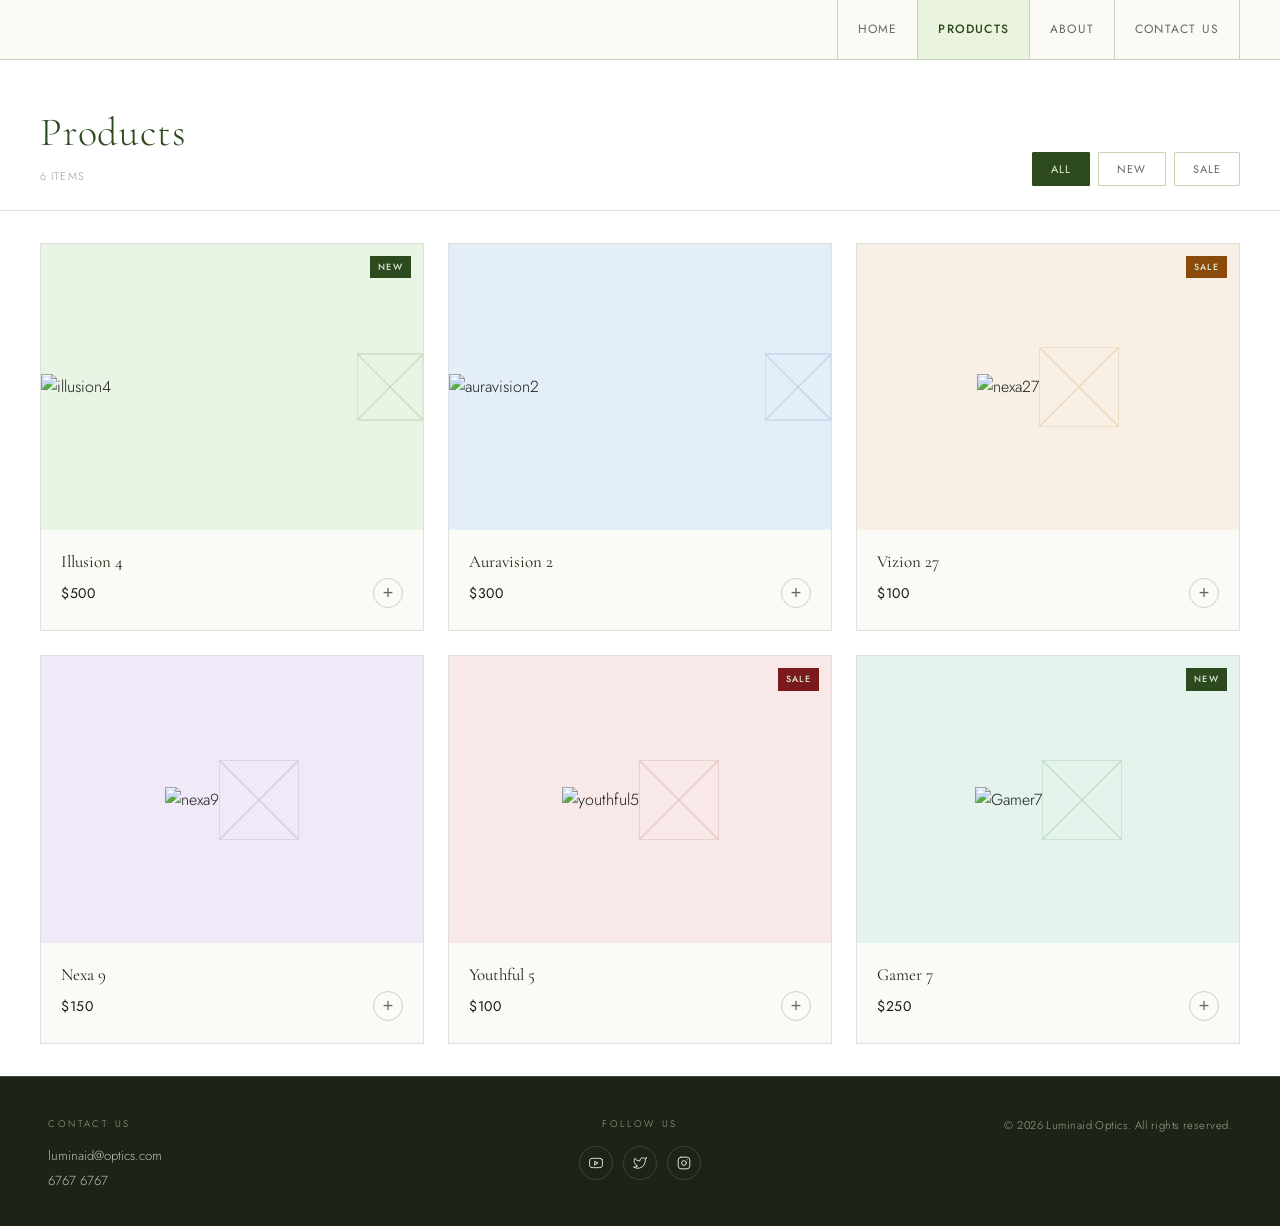
==== products.html @ e0cd9b34 "Add files via upload" ====
<!DOCTYPE html>
<html lang="en">
<head>
  <meta charset="UTF-8"/>
  <meta name="viewport" content="width=device-width, initial-scale=1.0"/>
  <title>Products — Luminaid Optics</title>
  <link rel="preconnect" href="https://fonts.googleapis.com"/>
  <link href="https://fonts.googleapis.com/css2?family=Cormorant+Garamond:ital,wght@0,300;0,400;0,600;1,300;1,400&family=Jost:wght@300;400;500&display=swap" rel="stylesheet"/>
  <link rel="stylesheet" href="style.css"/>
</head>
<body>

  <!-- NAV -->
  <nav>
    <a href="index.html"><img src="images/Gemini_Generated_Image_uzxzguzxzguzxzgu-removebg-preview.png" alt="logo" class="logo-img"/></a>
    <ul class="nav-links">
      <li><a href="index.html">Home</a></li>
      <li><a href="products.html" class="active">Products</a></li>
      <li><a href="aboutus.html">About</a></li>
      <li><a href="contactus.html">Contact Us</a></li>
    </ul>
  </nav>

  <!-- PAGE HEADER -->
  <div class="page-header">
    <div>
      <h1>Products</h1>
      <span class="item-count">6 items</span>
    </div>
    <div class="filter-row">
      <button class="filter-btn active" onclick="setFilter(this)">All</button>
      <button class="filter-btn" onclick="setFilter(this)">New</button>
      <button class="filter-btn" onclick="setFilter(this)">Sale</button>
    </div>
  </div>

  <!-- PRODUCT GRID -->
  <div class="product-grid">

    <div class="product-card">
      <div class="card-img-wrap">
        <div class="card-img-bg c1">
          <img src="images/ChatGPT Image May 28, 2026, 12_40_54 PM.png" alt="illusion4" width="100%"> 
          <svg width="80" height="80" viewBox="0 0 80 80"><rect x="0" y="0" width="80" height="80" fill="none" stroke="#3B6D11" stroke-width="1.5"/><line x1="0" y1="0" x2="80" y2="80" stroke="#3B6D11" stroke-width="1.5"/><line x1="80" y1="0" x2="0" y2="80" stroke="#3B6D11" stroke-width="1.5"/></svg>
        </div>
        <span class="card-badge">New</span>
      </div>
      <div class="card-body">
        <div class="card-name">Illusion 4</div>
        <div class="card-footer-row">
          <span class="card-price">$500</span>
          <button class="card-add" aria-label="Add to cart">+</button>
        </div>
      </div>
    </div>

    <div class="product-card">
      <div class="card-img-wrap">
        <div class="card-img-bg c2">
          <img src="images/Gemini_Generated_Image_4kjln04kjln04kjl-removebg-preview.png" alt="auravision2" width="100%">
          <svg width="80" height="80" viewBox="0 0 80 80"><rect x="0" y="0" width="80" height="80" fill="none" stroke="#185FA5" stroke-width="1.5"/><line x1="0" y1="0" x2="80" y2="80" stroke="#185FA5" stroke-width="1.5"/><line x1="80" y1="0" x2="0" y2="80" stroke="#185FA5" stroke-width="1.5"/></svg>
        </div>
      </div>
      <div class="card-body">
        <div class="card-name">Auravision 2</div>
        <div class="card-footer-row">
          <span class="card-price">$300</span>
          <button class="card-add" aria-label="Add to cart">+</button>
        </div>
      </div>
    </div>

    <div class="product-card">
      <div class="card-img-wrap">
        <div class="card-img-bg c3">
          <img src="images/ChatGPT_Image_May_29__2026__03_30_13_PM-removebg-preview.png" alt="nexa27">
          <svg width="80" height="80" viewBox="0 0 80 80"><rect x="0" y="0" width="80" height="80" fill="none" stroke="#BA7517" stroke-width="1.5"/><line x1="0" y1="0" x2="80" y2="80" stroke="#BA7517" stroke-width="1.5"/><line x1="80" y1="0" x2="0" y2="80" stroke="#BA7517" stroke-width="1.5"/></svg>
        </div>
        <span class="card-badge" style="background:#8a4a0a;">Sale</span>
      </div>
      <div class="card-body">
        <div class="card-name">Vizion 27</div>
        <div class="card-footer-row">
          <span class="card-price">$100</span>
          <button class="card-add" aria-label="Add to cart">+</button>
        </div>
      </div>
    </div>

    <div class="product-card">
      <div class="card-img-wrap">
        <div class="card-img-bg c4">
          <img src="images/Gemini_Generated_Image_gnw71bgnw71bgnw7-removebg-preview.png" alt="nexa9">
          <svg width="80" height="80" viewBox="0 0 80 80"><rect x="0" y="0" width="80" height="80" fill="none" stroke="#7B3FA5" stroke-width="1.5"/><line x1="0" y1="0" x2="80" y2="80" stroke="#7B3FA5" stroke-width="1.5"/><line x1="80" y1="0" x2="0" y2="80" stroke="#7B3FA5" stroke-width="1.5"/></svg>
        </div>
      </div>
      <div class="card-body">
        <div class="card-name">Nexa 9</div>
        <div class="card-footer-row">
          <span class="card-price">$150</span>
          <button class="card-add" aria-label="Add to cart">+</button>
        </div>
      </div>
    </div>

    <div class="product-card">
      <div class="card-img-wrap">
        <div class="card-img-bg c5">
          <img src="images/ChatGPT_Image_May_29__2026__03_52_31_PM-removebg-preview.png" alt="youthful5">
          <svg width="80" height="80" viewBox="0 0 80 80"><rect x="0" y="0" width="80" height="80" fill="none" stroke="#A53B3B" stroke-width="1.5"/><line x1="0" y1="0" x2="80" y2="80" stroke="#A53B3B" stroke-width="1.5"/><line x1="80" y1="0" x2="0" y2="80" stroke="#A53B3B" stroke-width="1.5"/></svg>
        </div>
        <span class="card-badge" style="background:#7a1a1a;">Sale</span>
      </div>
      <div class="card-body">
        <div class="card-name">Youthful 5</div>
        <div class="card-footer-row">
          <span class="card-price">$100</span>
          <button class="card-add" aria-label="Add to cart">+</button>
        </div>
      </div>
    </div>

    <div class="product-card">
      <div class="card-img-wrap">
        <div class="card-img-bg c6">
          <img src="/images/ChatGPT_Image_May_29__2026__03_56_23_PM-removebg-preview (1).png" alt="Gamer7">
          <svg width="80" height="80" viewBox="0 0 80 80"><rect x="0" y="0" width="80" height="80" fill="none" stroke="#2E7D32" stroke-width="1.5"/><line x1="0" y1="0" x2="80" y2="80" stroke="#2E7D32" stroke-width="1.5"/><line x1="80" y1="0" x2="0" y2="80" stroke="#2E7D32" stroke-width="1.5"/></svg>
        </div>
        <span class="card-badge">New</span>
      </div>
      <div class="card-body">
        <div class="card-name">Gamer 7</div>
        <div class="card-footer-row">
          <span class="card-price">$250</span>
          <button class="card-add" aria-label="Add to cart">+</button>
        </div>
      </div>
    </div>

  </div>

  <!-- FOOTER -->
  <footer>
    <div class="footer-col">
      <p class="footer-label">Contact Us</p>
      <p class="footer-detail">luminaid@optics.com</p>
      <p class="footer-detail">6767 6767</p>
    </div>
    <div class="footer-col footer-col--center">
      <p class="footer-label">Follow Us</p>
      <div class="footer-social-icons">
        <a href="#" class="footer-social-icon" aria-label="YouTube">
          <svg viewBox="0 0 24 24" fill="none" stroke="currentColor" stroke-width="1.6" stroke-linecap="round" stroke-linejoin="round">
            <path d="M22.54 6.42a2.78 2.78 0 0 0-1.95-1.96C18.88 4 12 4 12 4s-6.88 0-8.59.46A2.78 2.78 0 0 0 1.46 6.42 29 29 0 0 0 1 12a29 29 0 0 0 .46 5.58 2.78 2.78 0 0 0 1.95 1.96C5.12 20 12 20 12 20s6.88 0 8.59-.46a2.78 2.78 0 0 0 1.95-1.96A29 29 0 0 0 23 12a29 29 0 0 0-.46-5.58z"/>
            <polygon points="9.75 15.02 15.5 12 9.75 8.98 9.75 15.02"/>
          </svg>
        </a>
        <a href="#" class="footer-social-icon" aria-label="Twitter">
          <svg viewBox="0 0 24 24" fill="none" stroke="currentColor" stroke-width="1.6" stroke-linecap="round" stroke-linejoin="round">
            <path d="M23 3a10.9 10.9 0 0 1-3.14 1.53 4.48 4.48 0 0 0-7.86 3v1A10.66 10.66 0 0 1 3 4s-4 9 5 13a11.64 11.64 0 0 1-7 2c9 5 20 0 20-11.5a4.5 4.5 0 0 0-.08-.83A7.72 7.72 0 0 0 23 3z"/>
          </svg>
        </a>
        <a href="#" class="footer-social-icon" aria-label="Instagram">
          <svg viewBox="0 0 24 24" fill="none" stroke="currentColor" stroke-width="1.6" stroke-linecap="round" stroke-linejoin="round">
            <rect x="2" y="2" width="20" height="20" rx="5" ry="5"/>
            <path d="M16 11.37A4 4 0 1 1 12.63 8 4 4 0 0 1 16 11.37z"/>
            <line x1="17.5" y1="6.5" x2="17.51" y2="6.5"/>
          </svg>
        </a>
      </div>
    </div>
    <div class="footer-col footer-col--right">
      <p class="footer-copyright">© 2026 Luminaid Optics. All rights reserved.</p>
    </div>
  </footer>

  <script>
    function setFilter(btn) {
      document.querySelectorAll('.filter-btn').forEach(b => b.classList.remove('active'));
      btn.classList.add('active');
    }
  </script>
</body>
</html>
---- style.css ----
/* ═══════════════════════════════════════════════════════
   STUDiO — studio.css  (unified stylesheet)
   ═══════════════════════════════════════════════════════ */

/* ── Reset ── */
*, *::before, *::after {
  margin: 0;
  padding: 0;
  box-sizing: border-box;
}

/* ── Design tokens ── */
:root {
  /* Greens */
  --forest:       #2d4a1e;
  --forest-mid:   #3d5e2a;
  --green-dark:   #3b6d11;
  --green-mid:    #1d9e75;
  --green-muted:  #639922;
  --moss:         #5a7a42;
  --sage-light:   #ddebd8;
  --green-light:  #eaf3de;
  /* Darks */
  --dark-bg:      #1e2318;
  --dark-panel:   #252b1e;
  /* Lights */
  --warm-white:   #fafaf7;
  --bg:           #ffffff;
  --bg-soft:      #f9f9f9;
  /* Text */
  --text-primary: #1a1a1a;
  --text-dark:    #1e2a14;
  --text-light:   #e8ede2;
  --text-muted:   #666;
  --text-faint:   #999;
  --muted-dark:   #7a8c6a;
  --muted-light:  #9aab8a;
  /* Borders */
  --border:       #e0e0e0;
  --border-sage:  #c8d4b8;
  --border-dark:  #3a4530;
}

/* ── Base ── */
html { scroll-behavior: smooth; }

body {
  font-family: 'Jost', sans-serif;
  font-weight: 300;
  background: var(--bg);
  color: var(--text-primary);
  line-height: 1.6;
  overflow-x: hidden;
}


/* ═══════════════════════════════════════════════════════
   NAV  (shared across all pages)
   ═══════════════════════════════════════════════════════ */
nav {
  display: flex;
  align-items: center;
  justify-content: space-between;
  padding: 0 40px;
  height: 60px;
  background: var(--warm-white);
  border-bottom: 0.5px solid var(--border-sage);
  position: sticky;
  top: 0;
  z-index: 100;
}

.nav-links {
  display: flex;
  list-style: none;
}

.nav-links li a {
  display: block;
  padding: 0 20px;
  line-height: 59px;
  font-family: 'Jost', sans-serif;
  font-size: 12px;
  font-weight: 400;
  letter-spacing: 0.1em;
  text-transform: uppercase;
  color: var(--text-muted);
  text-decoration: none;
  border-left: 0.5px solid var(--border-sage);
  transition: color 0.2s, background 0.2s;
}

.nav-links li:last-child a {
  border-right: 0.5px solid var(--border-sage);
}

.nav-links li a:hover {
  color: var(--forest);
  background: var(--sage-light);
}

.nav-links li a.active {
  color: var(--forest);
  background: var(--green-light);
  font-weight: 500;
}


/* ═══════════════════════════════════════════════════════
   FOOTER  (shared across all pages)
   ═══════════════════════════════════════════════════════ */
footer {
  display: grid;
  grid-template-columns: 1fr 1fr 1fr;
  align-items: start;
  padding: 40px 48px 32px;
  background: var(--dark-bg);
  border-top: 1px solid var(--border-dark);
  gap: 24px;
}

.footer-col { display: flex; flex-direction: column; }
.footer-col--center { align-items: center; text-align: center; }
.footer-col--right  { align-items: flex-end; text-align: right; }

.footer-label {
  font-size: 0.6rem;
  letter-spacing: 0.28em;
  text-transform: uppercase;
  color: var(--muted-light);
  margin-bottom: 12px;
}

.footer-detail {
  font-size: 0.82rem;
  color: var(--text-light);
  line-height: 1.9;
  opacity: 0.8;
}

.footer-social-icons {
  display: flex;
  gap: 10px;
  margin-top: 2px;
}

.footer-social-icon {
  width: 34px;
  height: 34px;
  border-radius: 50%;
  border: 1px solid var(--border-dark);
  display: flex;
  align-items: center;
  justify-content: center;
  color: var(--text-light);
  text-decoration: none;
  transition: background 0.2s, border-color 0.2s, transform 0.2s;
}

.footer-social-icon:hover {
  background: var(--border-dark);
  border-color: var(--muted-light);
  transform: translateY(-2px);
}

.footer-social-icon svg {
  width: 14px;
  height: 14px;
}

.logo-img {
  height: 280px;
  width: auto;
  display: block;
}

.footer-logo-img {
  height: 28px;
  width: auto;
  display: block;
  /* if your logo is dark, invert it to show on the dark footer: */
  filter: brightness(0) invert(1);
}


.footer-copyright {
  font-size: 0.7rem;
  color: var(--muted-light);
  letter-spacing: 0.04em;
}


/* ═══════════════════════════════════════════════════════
   HOME PAGE  (index.html)
   ═══════════════════════════════════════════════════════ */

/* Hero */
.hero {
  position: relative;
  height: 340px;
  display: flex;
  align-items: center;
  justify-content: center;
  overflow: hidden;
  padding: 0 40px;
}

.hero-video {
  position: absolute;
  inset: 0;
  width: 100%;
  height: 100%;
  object-fit: cover;
  object-position: center;
  z-index: 0;
}

.hero-overlay {
  position: absolute;
  inset: 0;
  background: rgba(20, 35, 10, 0.45); /* dark green tint — adjust opacity to taste */
  z-index: 1;
}

.hero-content {
  position: relative;
  z-index: 2;
  text-align: center;
}

.hero::before {
  content: '';
  position: absolute;
  inset: 0;
  background: linear-gradient(
    to bottom right,
    transparent calc(50% - 0.4px),
    rgba(93, 147, 40, 0.35) calc(50% - 0.4px),
    rgba(93, 147, 40, 0.35) calc(50% + 0.4px),
    transparent calc(50% + 0.4px)
  );
  pointer-events: none;
}

.hero::after {
  content: '';
  position: absolute;
  inset: 0;
  background: linear-gradient(
    to bottom left,
    transparent calc(50% - 0.4px),
    rgba(93, 147, 40, 0.35) calc(50% - 0.4px),
    rgba(93, 147, 40, 0.35) calc(50% + 0.4px),
    transparent calc(50% + 0.4px)
  );
  pointer-events: none;
}

.hero-content {
  position: relative;
  z-index: 2;
  text-align: center;
}

.hero-content h1 {
  font-family: 'Cormorant Garamond', serif;
  font-size: 52px;
  font-weight: 300;
  color: #eaf3de;
  letter-spacing: 0.02em;
  line-height: 1.1;
}

.hero-sub {
  margin-top: 10px;
  font-size: 11px;
  font-weight: 400;
  color: #a8c97a;
  letter-spacing: 0.2em;
  text-transform: uppercase;
}

.btn-primary {
  display: inline-block;
  margin-top: 24px;
  padding: 11px 30px;
  background: var(--forest);
  color: var(--green-light);
  font-family: 'Jost', sans-serif;
  font-size: 12px;
  font-weight: 400;
  letter-spacing: 0.12em;
  text-transform: uppercase;
  text-decoration: none;
  border-radius: 1px;
  transition: background 0.2s;
}

.btn-primary:hover {
  background: var(--green-dark);
}

/* 3D Viewer Section */
.viewer-section {
  border: 40px solid var(--border);
  border-radius: 8px;
  border-color: white;
}

.section-label {
  font-size: 15px;
  font-weight: 400;
  letter-spacing: 0.2em;
  text-transform: uppercase;
  color: black;
  padding: 20px 40px 0;
}

.viewer-outer {
  position: relative;
  width: 100%;
  height: 520px;
  background: #0e1612;
  overflow: hidden;
}

#viewer-canvas {
  display: block;
  width: 100%;
  height: 100%;
}

.viewer-hint {
  position: absolute;
  bottom: 18px;
  left: 50%;
  transform: translateX(-50%);
  display: flex;
  gap: 20px;
  pointer-events: none;
}

.hint-pill {
  display: flex;
  align-items: center;
  gap: 6px;
  padding: 5px 12px;
  background: rgba(255,255,255,0.06);
  border: 0.5px solid rgba(255,255,255,0.12);
  border-radius: 20px;
  font-size: 11px;
  font-weight: 300;
  letter-spacing: 0.08em;
  color: rgba(255,255,255,0.45);
}

.hint-pill svg {
  width: 13px;
  height: 13px;
  opacity: 0.5;
}


/* ═══════════════════════════════════════════════════════
   PRODUCTS PAGE  (products_page.html)
   ═══════════════════════════════════════════════════════ */

/* Page Header */
.page-header {
  padding: 40px 40px 24px;
  border-bottom: 0.5px solid var(--border);
  display: flex;
  align-items: flex-end;
  justify-content: space-between;
}

.page-header h1 {
  font-family: 'Cormorant Garamond', serif;
  font-size: 40px;
  font-weight: 300;
  color: var(--forest);
  letter-spacing: 0.02em;
}

.page-header .item-count {
  font-size: 11px;
  color: var(--text-faint);
  letter-spacing: 0.1em;
  display: block;
  margin-top: 4px;
  text-transform: uppercase;
}

/* Filter Buttons */
.filter-row {
  display: flex;
  gap: 8px;
}

.filter-btn {
  padding: 8px 18px;
  font-size: 11px;
  font-family: 'Jost', sans-serif;
  font-weight: 400;
  letter-spacing: 0.1em;
  text-transform: uppercase;
  border: 0.5px solid var(--border-sage);
  background: transparent;
  color: var(--text-muted);
  cursor: pointer;
  border-radius: 1px;
  transition: all 0.15s;
}

.filter-btn.active,
.filter-btn:hover {
  background: var(--forest);
  color: var(--green-light);
  border-color: var(--forest);
}

/* Product Grid */
.product-grid {
  display: grid;
  grid-template-columns: repeat(3, 1fr);
  gap: 1px;
  padding: 32px 40px;
  gap: 24px;
}

.product-card {
  border: 0.5px solid var(--border);
  cursor: pointer;
  overflow: hidden;
  transition: box-shadow 0.2s;
  background: var(--warm-white);
}

.product-card:hover {
  box-shadow: 0 6px 24px rgba(45,74,30,0.1);
}

/* Card Image */
.card-img-wrap {
  position: relative;
  aspect-ratio: 4 / 3;
  overflow: hidden;
}

.card-img-bg {
  position: absolute;
  inset: 0;
  display: flex;
  align-items: center;
  justify-content: center;
}

.card-img-bg svg { opacity: 0.18; }

.c1 { background: #e8f4e4; }
.c2 { background: #e4eef8; }
.c3 { background: #f8f0e4; }
.c4 { background: #f0eaf8; }
.c5 { background: #f8e8e8; }
.c6 { background: #e4f4ec; }

/* Card Badge */
.card-badge {
  position: absolute;
  top: 12px;
  right: 12px;
  font-size: 9px;
  font-weight: 500;
  letter-spacing: 0.14em;
  text-transform: uppercase;
  padding: 4px 8px;
  background: var(--forest);
  color: var(--sage-light);
}

/* Card Body */
.card-body {
  padding: 18px 20px 22px;
}

.card-name {
  font-family: 'Cormorant Garamond', serif;
  font-size: 17px;
  font-weight: 400;
  color: var(--text-dark);
  margin-bottom: 3px;
}

.card-sub {
  font-size: 10px;
  color: var(--text-faint);
  letter-spacing: 0.12em;
  text-transform: uppercase;
  margin-bottom: 14px;
}

.card-footer-row {
  display: flex;
  align-items: center;
  justify-content: space-between;
}

.card-price {
  font-family: 'Jost', sans-serif;
  font-size: 14px;
  font-weight: 400;
  letter-spacing: 0.04em;
  color: var(--text-primary);
}

.card-add {
  width: 30px;
  height: 30px;
  border-radius: 50%;
  border: 0.5px solid var(--border-sage);
  background: transparent;
  display: flex;
  align-items: center;
  justify-content: center;
  cursor: pointer;
  color: var(--text-muted);
  font-size: 18px;
  line-height: 1;
  transition: background 0.15s, border-color 0.15s, color 0.15s;
}

.card-add:hover {
  background: var(--forest);
  border-color: var(--forest);
  color: var(--sage-light);
}


/* ═══════════════════════════════════════════════════════
   ABOUT PAGE  (aboutus.html)
   ═══════════════════════════════════════════════════════ */

/* Split sections */
.split-section {
  display: grid;
  grid-template-columns: 1fr 1fr;
  min-height: 820px;
}

.split-section--light { background: var(--warm-white); }
.split-section--dark  { background: var(--dark-bg); }

/* Image panels */
.split-image {
  display: flex;
  align-items: center;
  justify-content: center;
  background-size: cover;
  background-position: center;
}

.split-image--sage { background-image: url(images/Gemini_Generated_Image_nrbyodnrbyodnrby.png); }
.split-image--blue { background-image: url(images/Gemini_Generated_Image_fwxg7gfwxg7gfwxg.png); }

.img-placeholder {
  width: 160px;
  height: 120px;
  color: #7a9a72;
  opacity: 0.5;
}

.img-placeholder svg { width: 100%; height: 100%; }

/* Content panels */
.split-content {
  display: flex;
  flex-direction: column;
  justify-content: center;
  padding: 64px 56px;
}

.split-section--light .split-content { color: var(--text-dark); }
.split-section--dark  .split-content { color: var(--text-light); }

.about-label {
  font-size: 0.6rem;
  letter-spacing: 0.28em;
  text-transform: uppercase;
  margin-bottom: 14px;
}

.split-section--light .about-label { color: var(--moss); }
.split-section--dark  .about-label { color: var(--muted-light); }

.split-content h2 {
  font-family: 'Cormorant Garamond', serif;
  font-weight: 300;
  font-size: clamp(2rem, 3.5vw, 2.8rem);
  line-height: 1.1;
  letter-spacing: 0.02em;
  margin-bottom: 22px;
}

.split-section--light .split-content h2 { color: var(--forest); }
.split-section--dark  .split-content h2 { color: var(--text-light); }

.body-text {
  font-size: 22px;
  line-height: 1.8;
  margin-bottom: 36px;
  max-width: 380px;
}

.split-section--light .body-text { color: #4a5a3a; }
.split-section--dark  .body-text { color: #b0bfa4; }

.body-text strong { font-weight: 500; }

/* Buttons */
.btn-outline {
  display: inline-block;
  padding: 12px 24px;
  font-family: 'Jost', sans-serif;
  font-size: 0.78rem;
  font-weight: 400;
  letter-spacing: 0.12em;
  text-transform: uppercase;
  text-decoration: none;
  cursor: pointer;
  transition: background 0.25s, color 0.25s;
  align-self: stretch;
  text-align: center;
}

.split-section--light .btn-outline {
  border: 1px solid var(--forest);
  color: var(--forest);
  background: transparent;
}
.split-section--light .btn-outline:hover {
  background: var(--forest);
  color: #fff;
}

.split-section--dark .btn-outline {
  border: 1px solid rgba(232,237,226,0.4);
  color: var(--text-light);
  background: transparent;
}
.split-section--dark .btn-outline:hover {
  background: var(--text-light);
  color: var(--dark-bg);
}

/* About page animations */
.split-content,
.split-image {
  opacity: 0;
  transform: translateY(28px);
  transition: opacity 0.75s ease, transform 0.75s ease;
}
.split-content.visible,
.split-image.visible {
  opacity: 1;
  transform: translateY(0);
}
.split-image { transition-delay: 0.12s; }

 .contact-page {
      min-height: calc(100vh - 60px - 160px);
      background: var(--warm-white);
      display: flex;
      align-items: center;
      justify-content: center;
      padding: 80px 40px;
    }

    .contact-card {
      width: 100%;
      max-width: 560px;
    }

    /* heading */
    .contact-eyebrow {
      font-size: 0.6rem;
      letter-spacing: 0.28em;
      text-transform: uppercase;
      color: var(--moss);
      margin-bottom: 12px;
    }

    .contact-heading {
      font-family: 'Cormorant Garamond', serif;
      font-size: clamp(2.2rem, 4vw, 3rem);
      font-weight: 300;
      color: var(--forest);
      line-height: 1.08;
      letter-spacing: 0.01em;
      margin-bottom: 8px;
    }

    .contact-heading em {
      font-style: italic;
      color: var(--green-mid);
    }

    .contact-sub {
      font-size: 0.82rem;
      font-weight: 300;
      color: var(--text-muted);
      margin-bottom: 48px;
      letter-spacing: 0.02em;
    }

    /* form fields */
    .form-group {
      margin-bottom: 28px;
    }

    .form-label {
      display: block;
      font-size: 0.6rem;
      letter-spacing: 0.22em;
      text-transform: uppercase;
      color: var(--muted-dark);
      margin-bottom: 10px;
    }

    .form-input,
    .form-textarea {
      width: 100%;
      background: transparent;
      border: none;
      border-bottom: 0.5px solid var(--border-sage);
      padding: 10px 0;
      font-family: 'Jost', sans-serif;
      font-size: 0.92rem;
      font-weight: 300;
      color: var(--text-dark);
      outline: none;
      transition: border-color 0.2s;
      border-radius: 0;
      -webkit-appearance: none;
    }

    .form-input::placeholder,
    .form-textarea::placeholder {
      color: #c8c8c0;
      font-weight: 300;
    }

    .form-input:focus {
      border-bottom-color: var(--forest);
    }

    .form-textarea {
      resize: none;
      height: 140px;
      border: 0.5px solid var(--border-sage);
      padding: 14px 0 14px 0;
      border-left: none;
      border-right: none;
      border-top: none;
      transition: border-color 0.2s;
    }

    .form-textarea:focus {
      border-bottom-color: var(--forest);
    }

    /* submit row */
    .form-submit-row {
      display: flex;
      align-items: center;
      justify-content: space-between;
      margin-top: 40px;
      padding-top: 32px;
      border-top: 0.5px solid var(--border-sage);
    }

    .btn-submit {
      padding: 13px 40px;
      background: var(--forest);
      color: var(--sage-light);
      font-family: 'Jost', sans-serif;
      font-size: 11px;
      font-weight: 400;
      letter-spacing: 0.18em;
      text-transform: uppercase;
      border: none;
      cursor: pointer;
      transition: background 0.2s, transform 0.15s;
    }

    .btn-submit:hover {
      background: var(--green-dark);
      transform: translateY(-1px);
    }

    .btn-submit:active { transform: translateY(0); }

    /* divider */
    .contact-divider {
      display: flex;
      align-items: center;
      gap: 16px;
      margin: 48px 0;
    }

    .contact-divider::before,
    .contact-divider::after {
      content: '';
      flex: 1;
      height: 0.5px;
      background: var(--border-sage);
    }

    .contact-divider span {
      font-size: 0.58rem;
      letter-spacing: 0.22em;
      text-transform: uppercase;
      color: var(--text-faint);
      white-space: nowrap;
    }

    /* social icons */
    .contact-socials {
      display: flex;
      justify-content: center;
      gap: 14px;
      margin-bottom: 36px;
    }

    .contact-social-btn {
      width: 42px;
      height: 42px;
      border-radius: 50%;
      border: 0.5px solid var(--border-sage);
      display: flex;
      align-items: center;
      justify-content: center;
      color: var(--text-muted);
      text-decoration: none;
      transition: border-color 0.2s, color 0.2s, transform 0.2s;
    }

    .contact-social-btn:hover {
      border-color: var(--forest);
      color: var(--forest);
      transform: translateY(-2px);
    }

    .contact-social-btn svg { width: 15px; height: 15px; }

    /* contact details */
    .contact-details {
      text-align: center;
    }

    .contact-detail-line {
      font-size: 0.82rem;
      font-weight: 300;
      color: var(--text-muted);
      letter-spacing: 0.04em;
      line-height: 2;
    }

    /* success */
    .form-success {
      display: none;
      align-items: center;
      gap: 10px;
      margin-top: 20px;
      padding: 13px 16px;
      border: 0.5px solid var(--border-sage);
      background: var(--green-light);
      font-size: 0.78rem;
      color: var(--forest);
      letter-spacing: 0.05em;
    }

    .form-success.visible { display: flex; }

    /* page fade in */
    .contact-card {
      opacity: 0;
      transform: translateY(24px);
      animation: fadeUp 0.65s ease 0.05s forwards;
    }
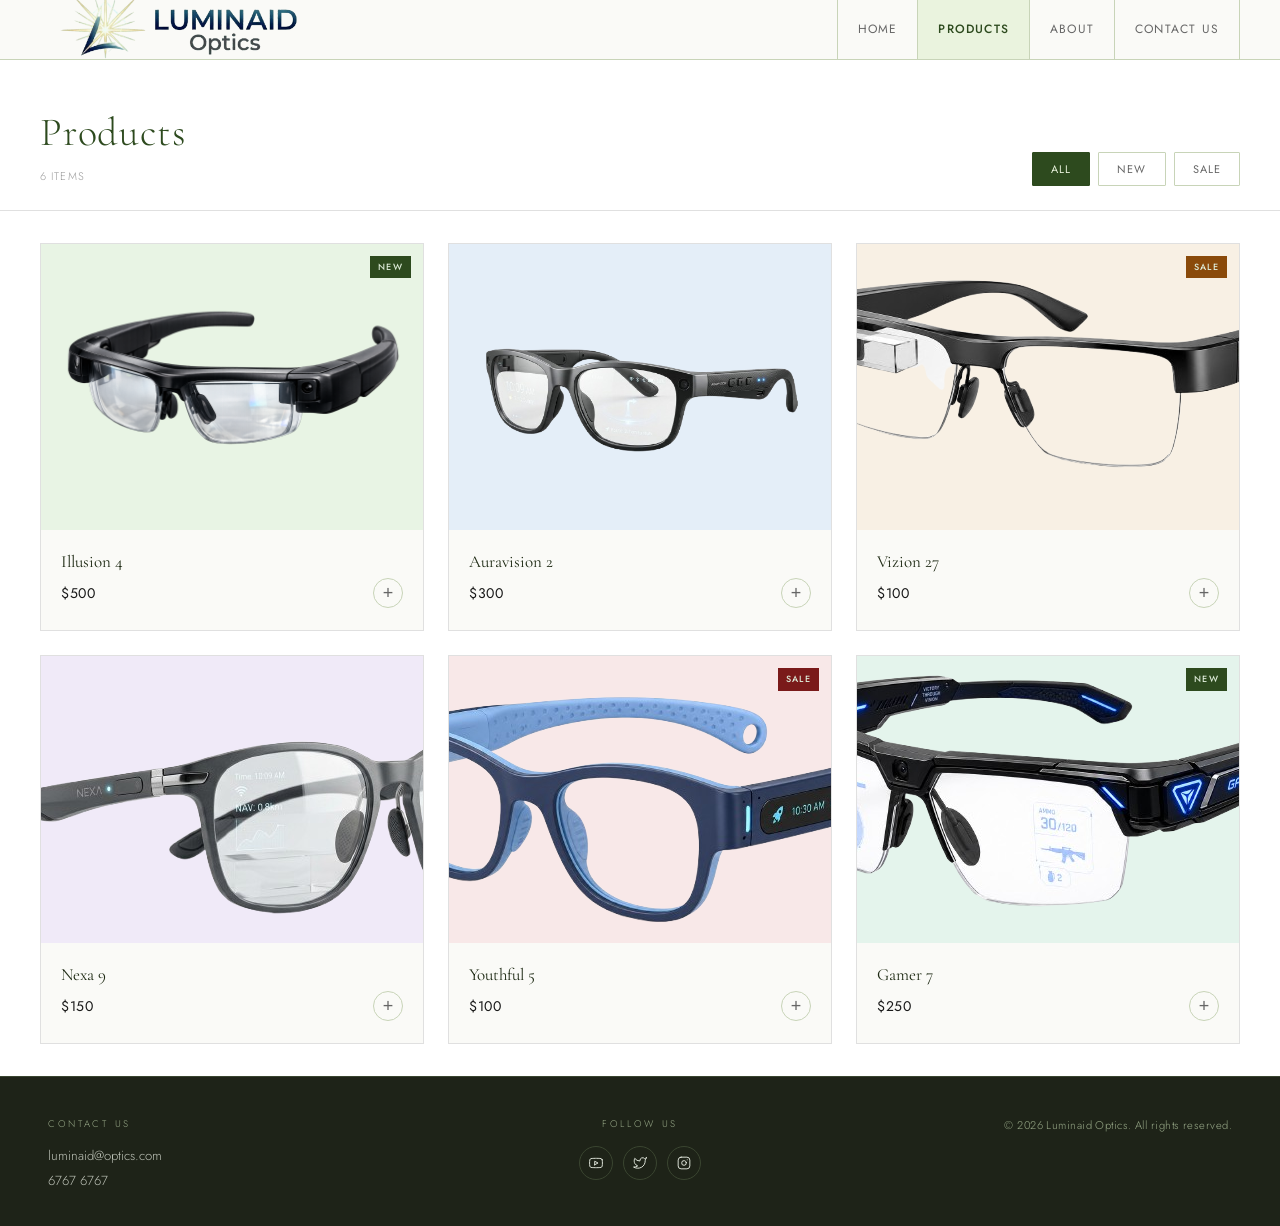
==== commit a7f8a781: "Update products.html" ====
--- a/products.html
+++ b/products.html
@@ -123,7 +123,7 @@
     <div class="product-card">
       <div class="card-img-wrap">
         <div class="card-img-bg c6">
-          <img src="/images/ChatGPT_Image_May_29__2026__03_56_23_PM-removebg-preview (1).png" alt="Gamer7">
+          <img src="/images/0e8e0bfe-3afb-4ff0-b8b9-c49d86decf48-removebg-preview.png" alt="Gamer7">
           <svg width="80" height="80" viewBox="0 0 80 80"><rect x="0" y="0" width="80" height="80" fill="none" stroke="#2E7D32" stroke-width="1.5"/><line x1="0" y1="0" x2="80" y2="80" stroke="#2E7D32" stroke-width="1.5"/><line x1="80" y1="0" x2="0" y2="80" stroke="#2E7D32" stroke-width="1.5"/></svg>
         </div>
         <span class="card-badge">New</span>
